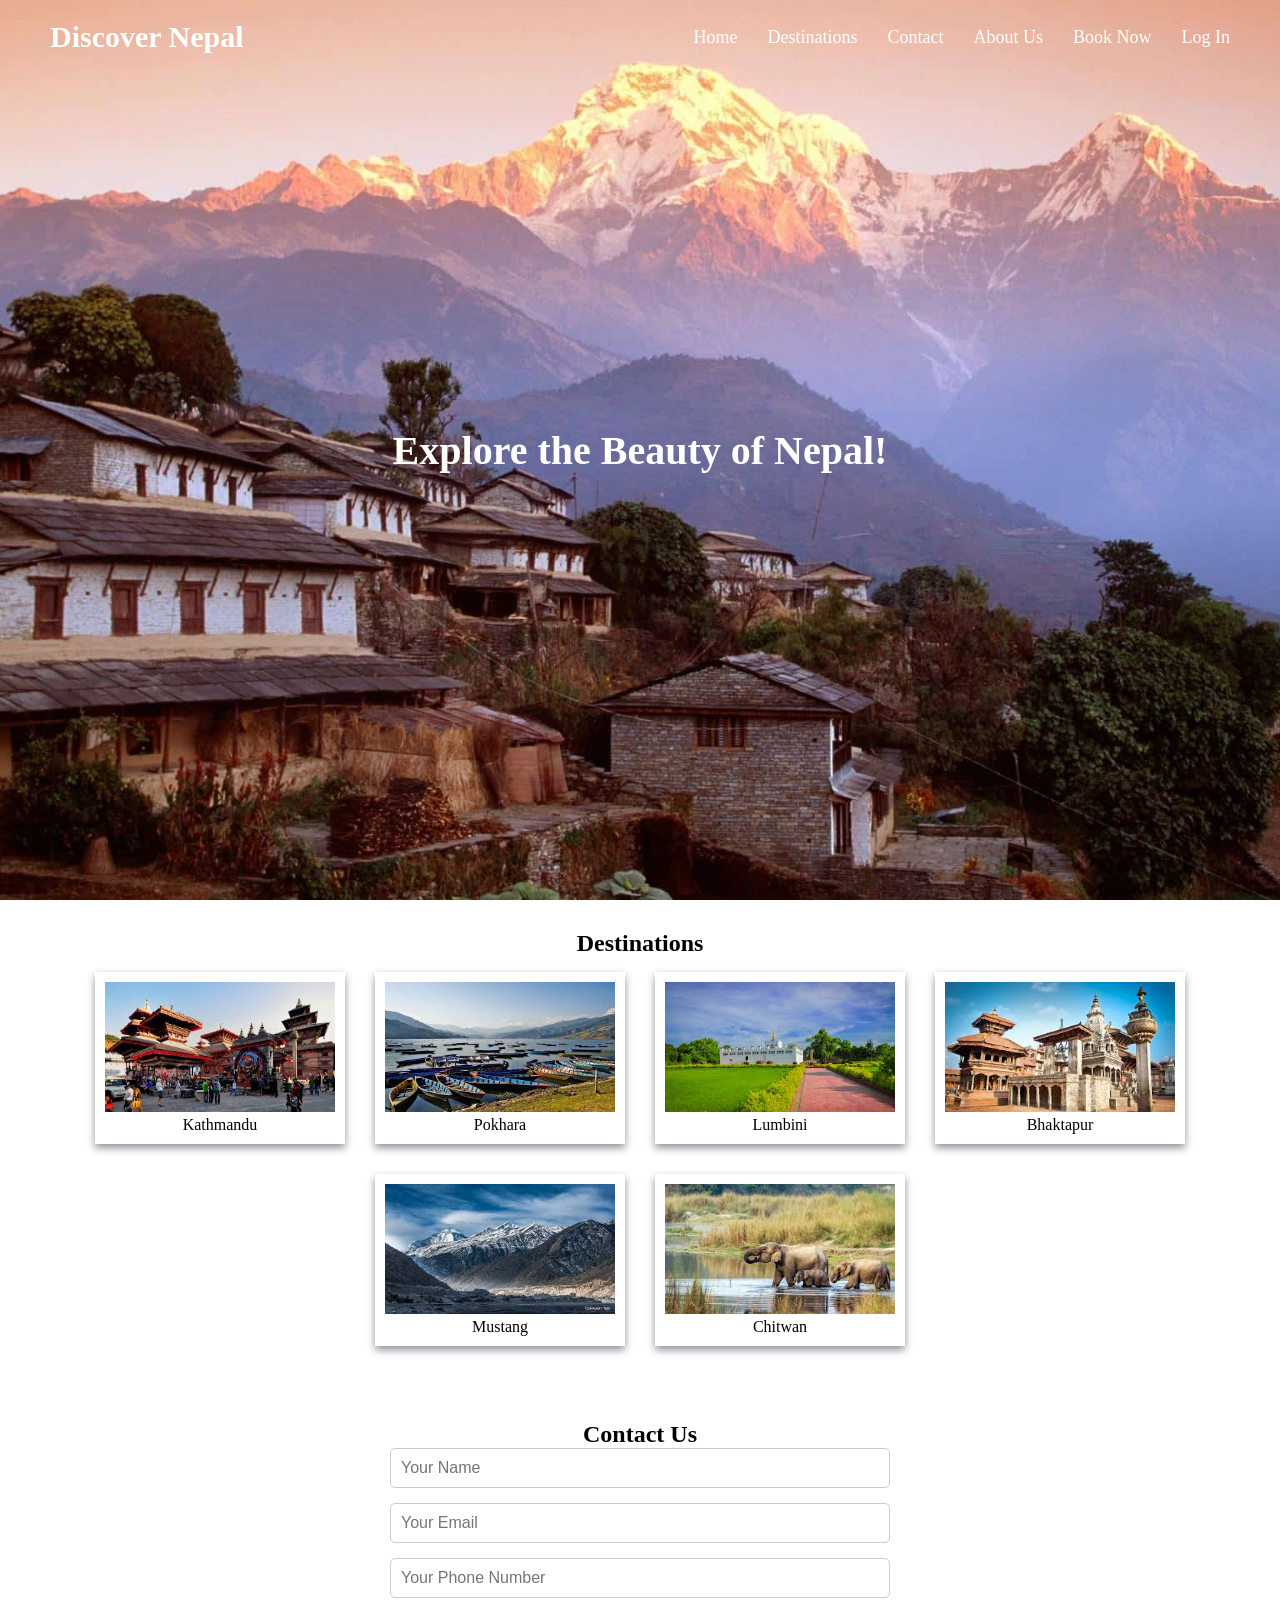
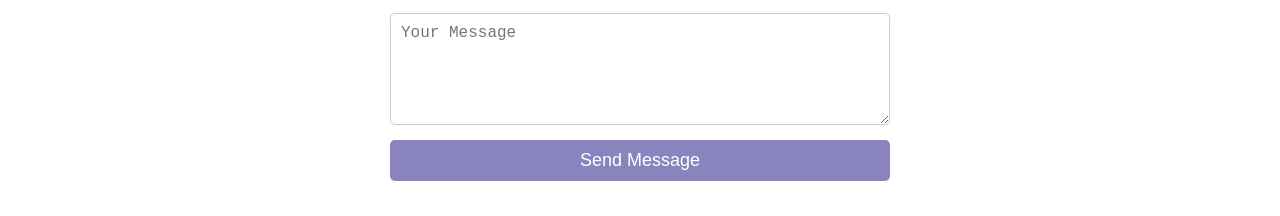
==== FR/index.html @ 160682cb "first commit" ====
<!DOCTYPE html>
<html lang="en">
<head>
    <meta charset="UTF-8">
    <title>Discover Nepal</title>
    <link rel="stylesheet" href="./style.css">
</head>
<body>

<header>
    <nav class="navbar">
    <h1 class="logo">
        <a href="index.html">Discover Nepal</a>
    </h1>
      <ul class="nav-links">
        <li><a href="./index.html">Home</a></li>
        <li><a href="./destinations.html">Destinations</a></li>
        <li><a href="./contact.html">Contact</a></li>
        <li><a href="./aboutus.html">About Us</a></li>
        <li><a href="./Booking.html">Book Now</a></li>
        <li><a href="./login.html">Log In</a></li>
      </ul>
    </nav>
</header>

<section class="hero">
    <h2 class="hero-text">Explore the Beauty of Nepal!</h2>
</section>

<section class="featured">
    <h2>Destinations</h2>
    <div class="cards">
        <div class="card">
            <img src="./Images/kathmandu.jpg">
            <a href="./Paragraph/kathmandu.html">Kathmandu</a>
        </div>
        <div class="card">
            <img src="./Images/pokhara.jpg">
            <a href="./Paragraph/pokhara.html">Pokhara</a>
        </div>
        <div class="card">
            <img src="./Images/lumbini.jpg">
            <a href="./Paragraph/lumbini.html">Lumbini</a>
        </div>
        <div class="card">
            <img src="./Images/bhaktapur.jpg">
            <a href="./Paragraph/bhaktapur.html">Bhaktapur</a>
        </div>
        <div class="card">
            <img src="./Images/mustang.jpg">
            <a href="./Paragraph/mustang.html">Mustang</a>
        </div>
        <div class="card">
            <img src="./Images/chitwan.jpg">
            <a href="./Paragraph/chitwan.html">Chitwan</a>
        </div>
    </div>
</section>

<section class="contact">
    <h2>Contact Us</h2>
    <form action="#" method="post" class="contact-form">
        <input type="text" name="name" placeholder="Your Name" required>
        <input type="email" name="email" placeholder="Your Email" required>
        <input type="phone" name="phone" placeholder="Your Phone Number" required>
        <textarea name="message" rows="5" placeholder="Your Message" required></textarea>
        <button type="submit">Send Message</button>
    </form>
</section>


</body>
</html>
---- FR/style.css ----
* {
    margin: 0;
    padding: 0;
    box-sizing: border-box;
}   

.navbar {
    display: flex;
    justify-content: space-between;
    align-items: center;
    padding: 20px 50px;
    position: absolute;
    width: 100%;
    top: 0;
    left: 0;
    z-index: 10;
}

.logo a{
    text-decoration: none;
    font-size: 30px;
    font-weight: bold;
    color: white;
}

.nav-links {
    list-style: none;
    display: flex;
    gap: 30px;
}

.nav-links li a {
    text-decoration: none;
    color: white;
    font-size: 18px;
}
 .card a {
    color: black;
    text-decoration: none;
}

.hero {
    height: 100vh;
    background: url(./Images/nepal.jpg) no-repeat center center/cover;
    display: flex;
    justify-content: center;
    align-items: center;
    text-align: center;
}
   
.hero-text {
    color: white;
    font-size: 40px;
    animation: popUp 1s ease-out;
}

@keyframes popUp {
    0% {
        opacity: 0;
        transform: translateY(50px);
    }
    100% {
        opacity: 1;
        transform: translateY(0);
    }
}

section {
    text-align: center;
    padding: 30px;
}

.cards {
    display: flex;
    justify-content: center;
    flex-wrap: wrap;
    
}

.card {
    width: 250px;
    margin: 15px;
    padding: 10px;
    box-shadow: 0 4px 8px rgb(147, 144, 153);
}

.card img {
    width: 100%;
    height: 130px;
}

@media (max-width: 768px) {
    .cards {
        flex-direction: column;
        align-items: center;
    }
}

/* contact page form styling */
.contact-form {
    max-width: 500px;
    margin: 0 auto;
    display: flex;
    flex-direction: column;
    gap: 15px;
}

.contact-form input,
.contact-form textarea {
    padding: 10px;
    font-size: 16px;
    border: 1px solid #ccc;
    border-radius: 5px;
}

.contact-form button {
    padding: 10px;
    font-size: 18px;
    border: none;
    background: #8a84be;
    color: white;
    cursor: pointer;
    border-radius: 5px;
}

.contact-form button:hover {
    background: #8a84be;
}
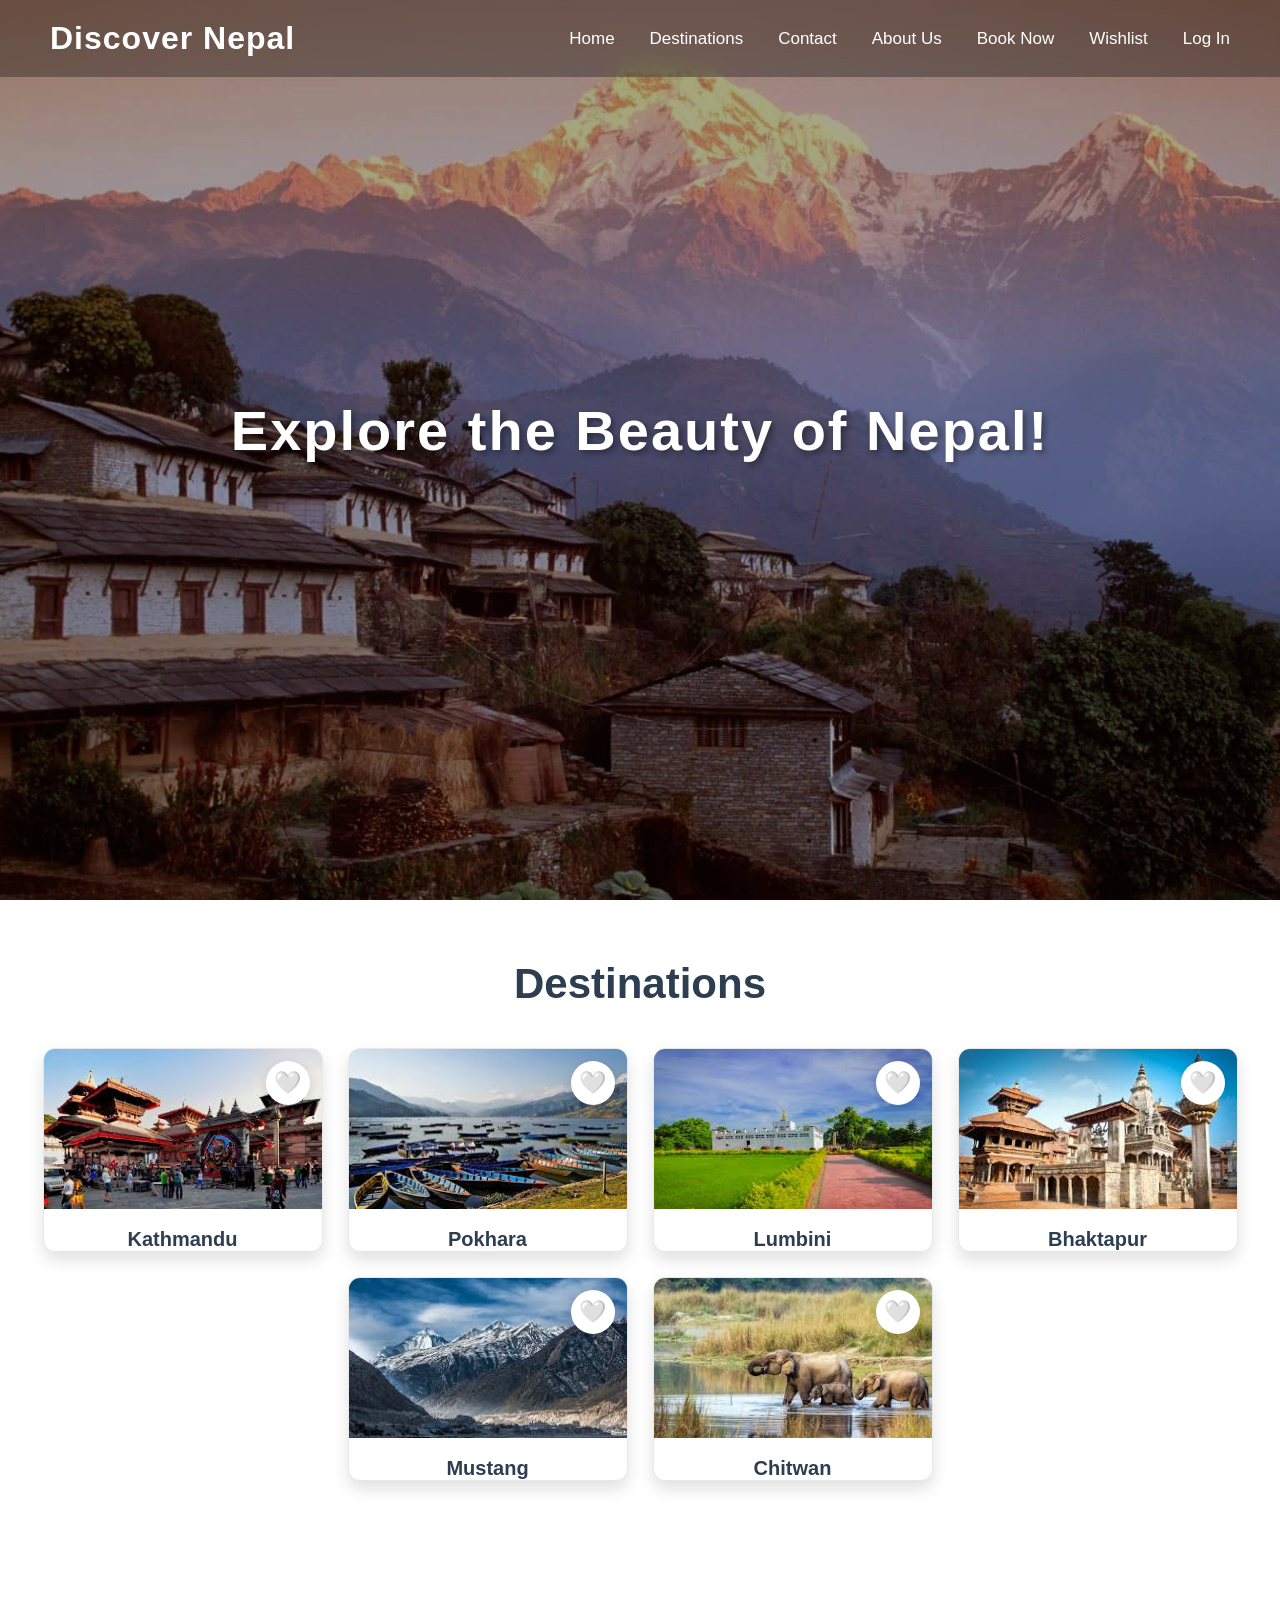
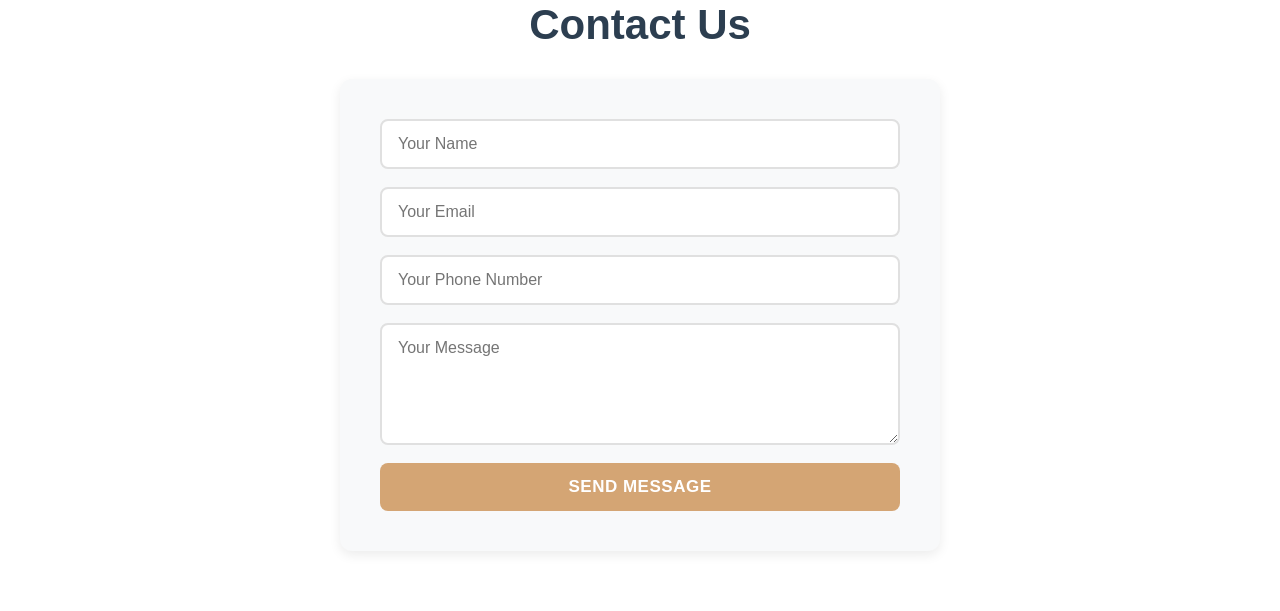
==== commit a6463690: "First commit" ====
--- a/FR/index.html
+++ b/FR/index.html
@@ -18,6 +18,7 @@
         <li><a href="./contact.html">Contact</a></li>
         <li><a href="./aboutus.html">About Us</a></li>
         <li><a href="./Booking.html">Book Now</a></li>
+        <li><a href="./wishlist.html">Wishlist</a></li>
         <li><a href="./login.html">Log In</a></li>
       </ul>
     </nav>
@@ -31,27 +32,45 @@
     <h2>Destinations</h2>
     <div class="cards">
         <div class="card">
-            <img src="./Images/kathmandu.jpg">
+            <div class="card-image-container">
+                <img src="./Images/kathmandu.jpg">
+                <button class="heart-btn" data-destination="Kathmandu" data-image="./Images/kathmandu.jpg" data-type="City" data-description="The capital city of Nepal" data-link="./Paragraph/kathmandu.html">🤍</button>
+            </div>
             <a href="./Paragraph/kathmandu.html">Kathmandu</a>
         </div>
         <div class="card">
-            <img src="./Images/pokhara.jpg">
+            <div class="card-image-container">
+                <img src="./Images/pokhara.jpg">
+                <button class="heart-btn" data-destination="Pokhara" data-image="./Images/pokhara.jpg" data-type="City" data-description="The lakeside city" data-link="./Paragraph/pokhara.html">🤍</button>
+            </div>
             <a href="./Paragraph/pokhara.html">Pokhara</a>
         </div>
         <div class="card">
-            <img src="./Images/lumbini.jpg">
+            <div class="card-image-container">
+                <img src="./Images/lumbini.jpg">
+                <button class="heart-btn" data-destination="Lumbini" data-image="./Images/lumbini.jpg" data-type="Religious Site" data-description="Birthplace of Buddha" data-link="./Paragraph/lumbini.html">🤍</button>
+            </div>
             <a href="./Paragraph/lumbini.html">Lumbini</a>
         </div>
         <div class="card">
-            <img src="./Images/bhaktapur.jpg">
+            <div class="card-image-container">
+                <img src="./Images/bhaktapur.jpg">
+                <button class="heart-btn" data-destination="Bhaktapur" data-image="./Images/bhaktapur.jpg" data-type="City" data-description="Ancient city with heritage sites" data-link="./Paragraph/bhaktapur.html">🤍</button>
+            </div>
             <a href="./Paragraph/bhaktapur.html">Bhaktapur</a>
         </div>
         <div class="card">
-            <img src="./Images/mustang.jpg">
+            <div class="card-image-container">
+                <img src="./Images/mustang.jpg">
+                <button class="heart-btn" data-destination="Mustang" data-image="./Images/mustang.jpg" data-type="Region" data-description="Remote mountain region" data-link="./Paragraph/mustang.html">🤍</button>
+            </div>
             <a href="./Paragraph/mustang.html">Mustang</a>
         </div>
         <div class="card">
-            <img src="./Images/chitwan.jpg">
+            <div class="card-image-container">
+                <img src="./Images/chitwan.jpg">
+                <button class="heart-btn" data-destination="Chitwan" data-image="./Images/chitwan.jpg" data-type="National Park" data-description="Wildlife sanctuary" data-link="./Paragraph/chitwan.html">🤍</button>
+            </div>
             <a href="./Paragraph/chitwan.html">Chitwan</a>
         </div>
     </div>
@@ -68,6 +87,6 @@
     </form>
 </section>
 
-
+<script src="./wishlist.js"></script>
 </body>
 </html>
--- a/FR/style.css
+++ b/FR/style.css
@@ -2,6 +2,7 @@
     margin: 0;
     padding: 0;
     box-sizing: border-box;
+    font-family: 'Segoe UI', Tahoma, Geneva, Verdana, sans-serif;
 }   
 
 .navbar {
@@ -14,29 +15,55 @@
     top: 0;
     left: 0;
     z-index: 10;
+    background: rgba(0, 0, 0, 0.3);
+    backdrop-filter: blur(10px);
 }
 
 .logo a{
     text-decoration: none;
-    font-size: 30px;
-    font-weight: bold;
+    font-size: 32px;
+    font-weight: 700;
     color: white;
+    letter-spacing: 1px;
+    transition: color 0.3s ease;
+}
+
+.logo a:hover {
+    color: #ffd700;
 }
 
 .nav-links {
     list-style: none;
     display: flex;
-    gap: 30px;
+    gap: 35px;
 }
 
 .nav-links li a {
     text-decoration: none;
     color: white;
-    font-size: 18px;
+    font-size: 17px;
+    font-weight: 500;
+    border-bottom: 2px solid transparent;
+    padding-bottom: 5px;
+    transition: all 0.3s ease;
+}
+
+.nav-links li a:hover {
+    color: #ffd700;
+    border-bottom: 2px solid #ffd700;
 }
  .card a {
-    color: black;
+    color: #2c3e50;
     text-decoration: none;
+    font-size: 20px;
+    font-weight: 600;
+    display: block;
+    margin-top: 15px;
+    transition: color 0.3s ease;
+}
+
+.card a:hover {
+    color: #d4a574;
 }
 
 .hero {
@@ -46,12 +73,28 @@
     justify-content: center;
     align-items: center;
     text-align: center;
+    position: relative;
+}
+
+.hero::before {
+    content: '';
+    position: absolute;
+    top: 0;
+    left: 0;
+    right: 0;
+    bottom: 0;
+    background: rgba(0, 0, 0, 0.35);
 }
    
 .hero-text {
     color: white;
-    font-size: 40px;
+    font-size: 56px;
+    font-weight: 700;
     animation: popUp 1s ease-out;
+    text-shadow: 3px 3px 6px rgba(0, 0, 0, 0.4);
+    letter-spacing: 2px;
+    position: relative;
+    z-index: 2;
 }
 
 @keyframes popUp {
@@ -67,62 +110,202 @@
 
 section {
     text-align: center;
-    padding: 30px;
+    padding: 60px 30px;
+}
+
+section h2 {
+    font-size: 42px;
+    color: #2c3e50;
+    margin-bottom: 40px;
+    font-weight: 700;
 }
 
 .cards {
     display: flex;
     justify-content: center;
     flex-wrap: wrap;
-    
+    gap: 25px;
 }
 
 .card {
-    width: 250px;
-    margin: 15px;
-    padding: 10px;
-    box-shadow: 0 4px 8px rgb(147, 144, 153);
+    width: 280px;
+    border-radius: 12px;
+    overflow: hidden;
+    box-shadow: 0 8px 16px rgba(0, 0, 0, 0.12);
+    background: white;
+    transition: all 0.35s ease;
+    border: 1px solid #e8e8e8;
+}
+
+.card:hover {
+    box-shadow: 0 16px 32px rgba(0, 0, 0, 0.18);
+    transform: translateY(-8px);
 }
 
 .card img {
     width: 100%;
-    height: 130px;
+    height: 160px;
+    object-fit: cover;
 }
 
 @media (max-width: 768px) {
+    .navbar {
+        flex-direction: column;
+        padding: 15px 20px;
+        gap: 15px;
+        position: relative;
+    }
+
+    .logo a {
+        font-size: 26px;
+    }
+
+    .nav-links {
+        gap: 15px;
+        flex-wrap: wrap;
+        justify-content: center;
+    }
+
+    .nav-links li a {
+        font-size: 15px;
+    }
+
+    .hero-text {
+        font-size: 36px;
+    }
+
+    section {
+        padding: 40px 20px;
+    }
+
+    section h2 {
+        font-size: 32px;
+        margin-bottom: 30px;
+    }
+
     .cards {
         flex-direction: column;
         align-items: center;
+        gap: 20px;
+    }
+
+    .card {
+        width: 100%;
+        max-width: 280px;
+    }
+
+    .contact-form {
+        padding: 25px;
+        gap: 15px;
+    }
+
+    .contact-form button {
+        padding: 12px 24px;
+        font-size: 15px;
     }
 }
 
 /* contact page form styling */
 .contact-form {
-    max-width: 500px;
+    max-width: 600px;
     margin: 0 auto;
     display: flex;
     flex-direction: column;
-    gap: 15px;
+    gap: 18px;
+    background: #f8f9fa;
+    padding: 40px;
+    border-radius: 12px;
+    box-shadow: 0 4px 12px rgba(0, 0, 0, 0.08);
+}
+
+section.contact h2 {
+    margin-bottom: 30px;
 }
 
 .contact-form input,
 .contact-form textarea {
-    padding: 10px;
+    padding: 14px 16px;
     font-size: 16px;
-    border: 1px solid #ccc;
-    border-radius: 5px;
+    border: 2px solid #e0e0e0;
+    border-radius: 8px;
+    font-family: 'Segoe UI', Tahoma, Geneva, Verdana, sans-serif;
+    transition: all 0.3s ease;
+    background: white;
+}
+
+.contact-form input:focus,
+.contact-form textarea:focus {
+    outline: none;
+    border-color: #d4a574;
+    box-shadow: 0 0 0 3px rgba(212, 165, 116, 0.1);
 }
 
 .contact-form button {
-    padding: 10px;
-    font-size: 18px;
+    padding: 14px 32px;
+    font-size: 17px;
+    font-weight: 600;
     border: none;
-    background: #8a84be;
+    background: #d4a574;
     color: white;
     cursor: pointer;
-    border-radius: 5px;
+    border-radius: 8px;
+    transition: all 0.3s ease;
+    text-transform: uppercase;
+    letter-spacing: 0.5px;
 }
 
 .contact-form button:hover {
-    background: #8a84be;
-}
+    background: #c1934f;
+    box-shadow: 0 8px 20px rgba(212, 165, 116, 0.3);
+    transform: translateY(-2px);
+}
+
+.contact-form button:active {
+    transform: translateY(0);
+}
+
+/* Card Image Container with Heart Button */
+.card-image-container {
+    position: relative;
+    display: inline-block;
+    width: 100%;
+    overflow: hidden;
+}
+
+.card-image-container img {
+    width: 100%;
+    height: 160px;
+    display: block;
+    object-fit: cover;
+}
+
+.heart-btn {
+    position: absolute;
+    top: 12px;
+    right: 12px;
+    background: white;
+    border: none;
+    font-size: 22px;
+    border-radius: 50%;
+    width: 44px;
+    height: 44px;
+    cursor: pointer;
+    display: flex;
+    align-items: center;
+    justify-content: center;
+    transition: all 0.3s ease;
+    box-shadow: 0 4px 12px rgba(0, 0, 0, 0.15);
+}
+
+.heart-btn:hover {
+    transform: scale(1.15);
+    box-shadow: 0 6px 16px rgba(0, 0, 0, 0.2);
+}
+
+.heart-btn.active {
+    color: #e74c3c;
+}
+
+.card:hover .heart-btn {
+    background: #f0f0f0;
+}
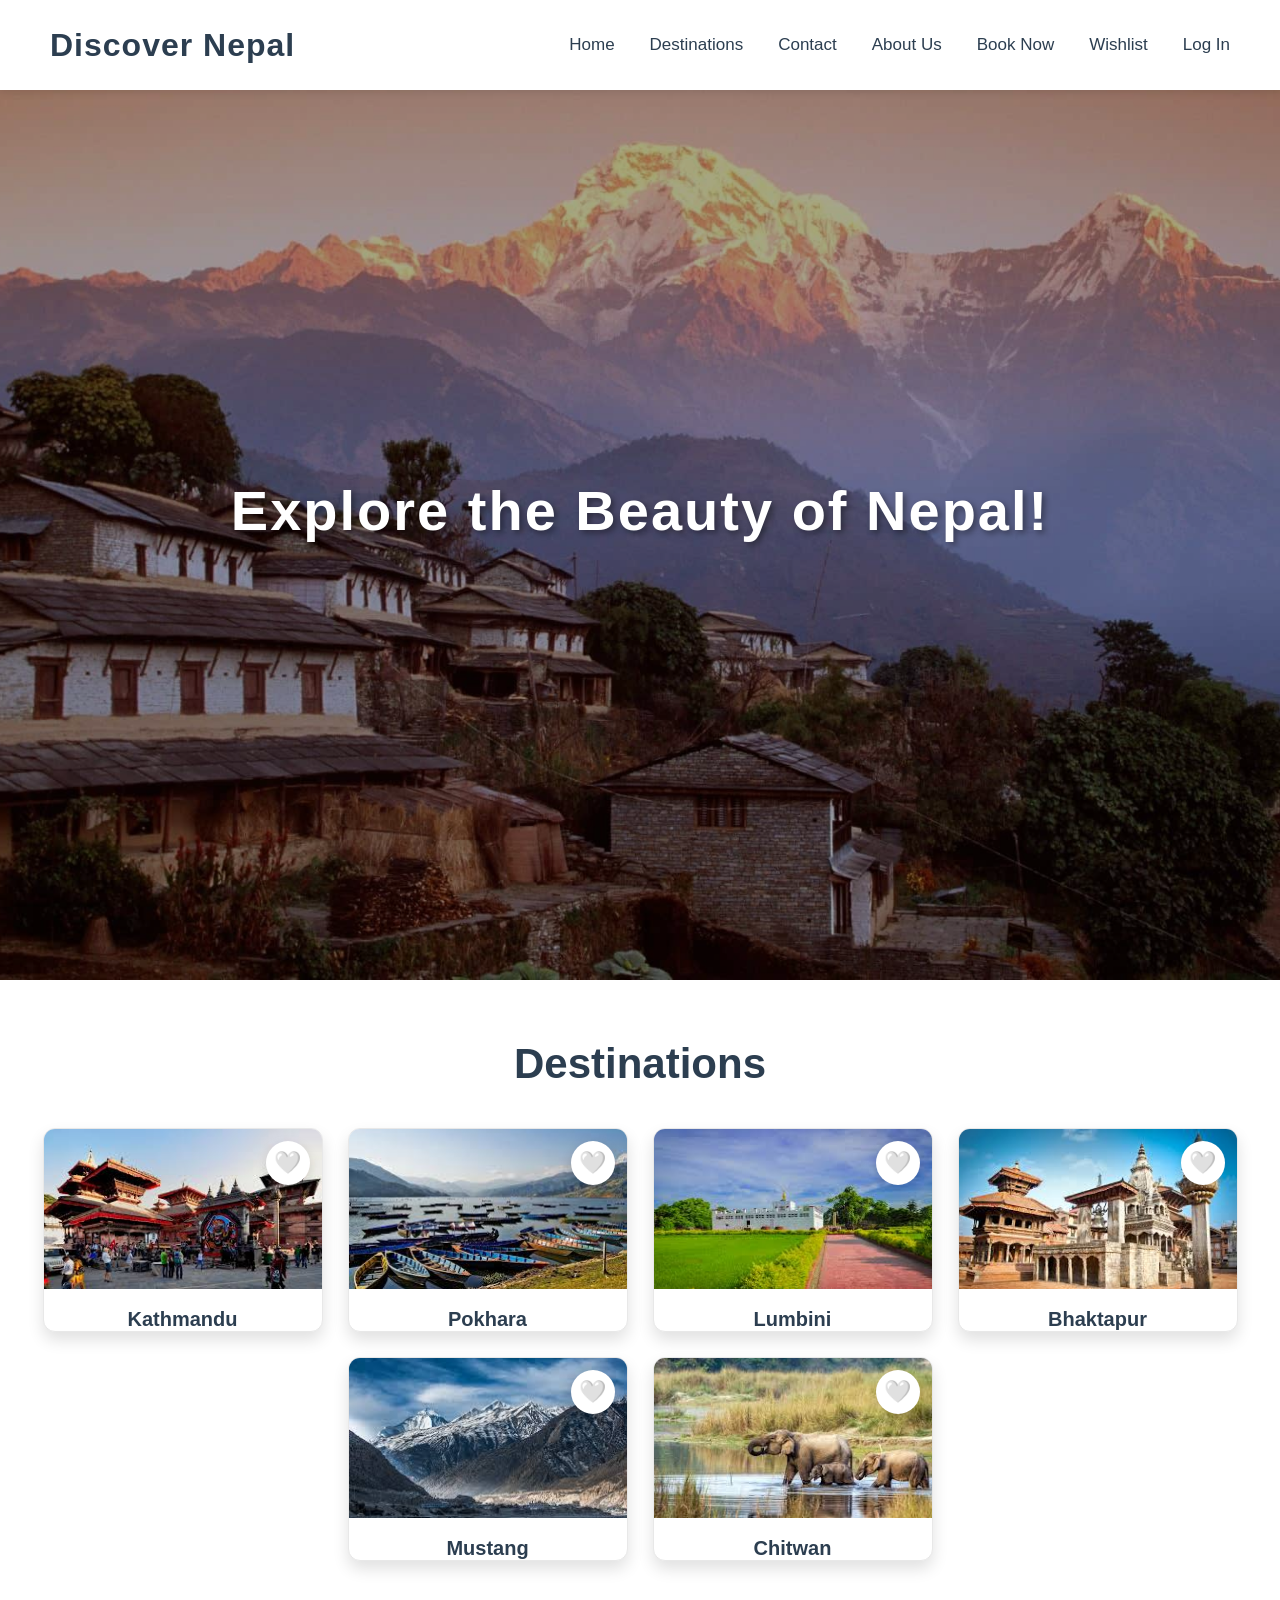
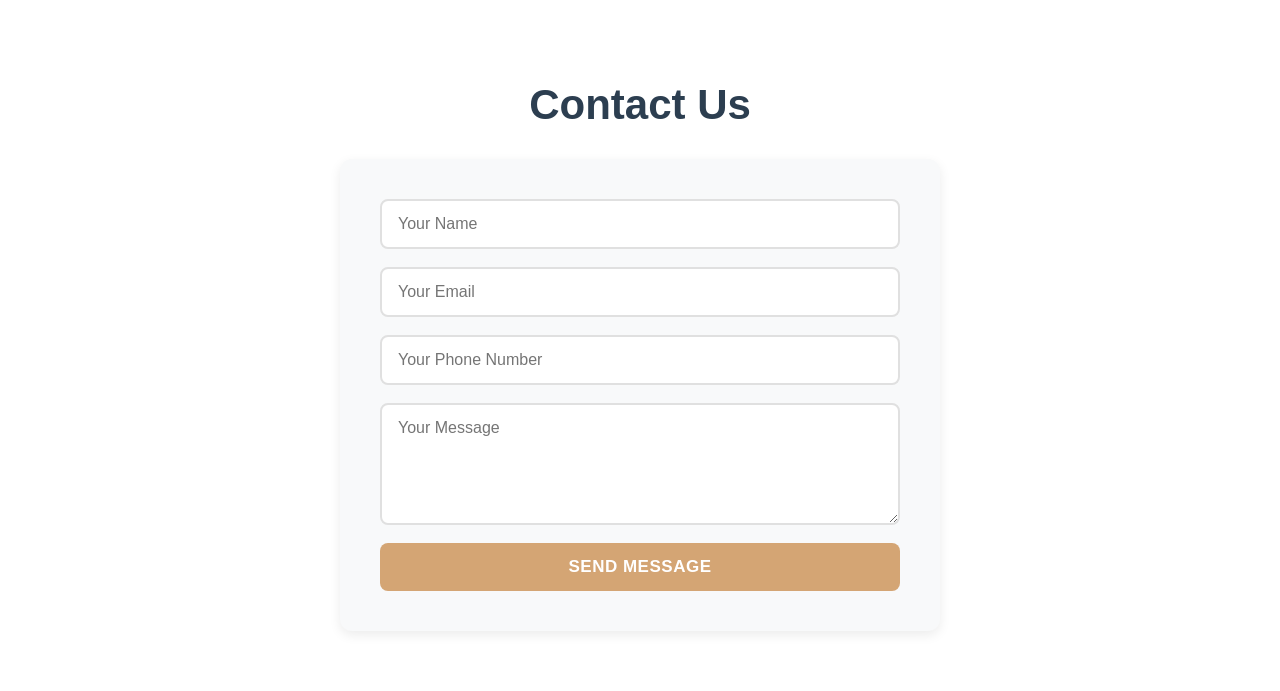
==== commit 5fbc8604: "Fixed nav bar height size in admin portal" ====
--- a/FR/index.html
+++ b/FR/index.html
@@ -10,7 +10,7 @@
 <header>
     <nav class="navbar">
     <h1 class="logo">
-        <a href="index.html">Discover Nepal</a>
+        <a href="./index.html">Discover Nepal</a>
     </h1>
       <ul class="nav-links">
         <li><a href="./index.html">Home</a></li>
@@ -19,7 +19,7 @@
         <li><a href="./aboutus.html">About Us</a></li>
         <li><a href="./Booking.html">Book Now</a></li>
         <li><a href="./wishlist.html">Wishlist</a></li>
-        <li><a href="./login.html">Log In</a></li>
+        <li id="auth-link-item"><a href="./login.html">Log In</a></li>
       </ul>
     </nav>
 </header>
@@ -87,6 +87,7 @@
     </form>
 </section>
 
+<script src="./auth-system.js"></script>
 <script src="./wishlist.js"></script>
 </body>
 </html>
--- a/FR/style.css
+++ b/FR/style.css
@@ -6,30 +6,31 @@
 }   
 
 .navbar {
+    height: 90px;
     display: flex;
     justify-content: space-between;
     align-items: center;
     padding: 20px 50px;
-    position: absolute;
+    position: fixed;
     width: 100%;
     top: 0;
     left: 0;
     z-index: 10;
-    background: rgba(0, 0, 0, 0.3);
-    backdrop-filter: blur(10px);
+    background: white;
+    box-shadow: 0 2px 8px rgba(0, 0, 0, 0.1);
 }
 
 .logo a{
     text-decoration: none;
     font-size: 32px;
     font-weight: 700;
-    color: white;
+    color: #2c3e50;
     letter-spacing: 1px;
     transition: color 0.3s ease;
 }
 
 .logo a:hover {
-    color: #ffd700;
+    color: #d4a574;
 }
 
 .nav-links {
@@ -40,7 +41,7 @@
 
 .nav-links li a {
     text-decoration: none;
-    color: white;
+    color: #2c3e50;
     font-size: 17px;
     font-weight: 500;
     border-bottom: 2px solid transparent;
@@ -49,8 +50,8 @@
 }
 
 .nav-links li a:hover {
-    color: #ffd700;
-    border-bottom: 2px solid #ffd700;
+    color: #d4a574;
+    border-bottom: 2px solid #d4a574;
 }
  .card a {
     color: #2c3e50;
@@ -74,6 +75,7 @@
     align-items: center;
     text-align: center;
     position: relative;
+    margin-top: 80px;
 }
 
 .hero::before {
@@ -153,7 +155,7 @@
         flex-direction: column;
         padding: 15px 20px;
         gap: 15px;
-        position: relative;
+        position: fixed;
     }
 
     .logo a {
